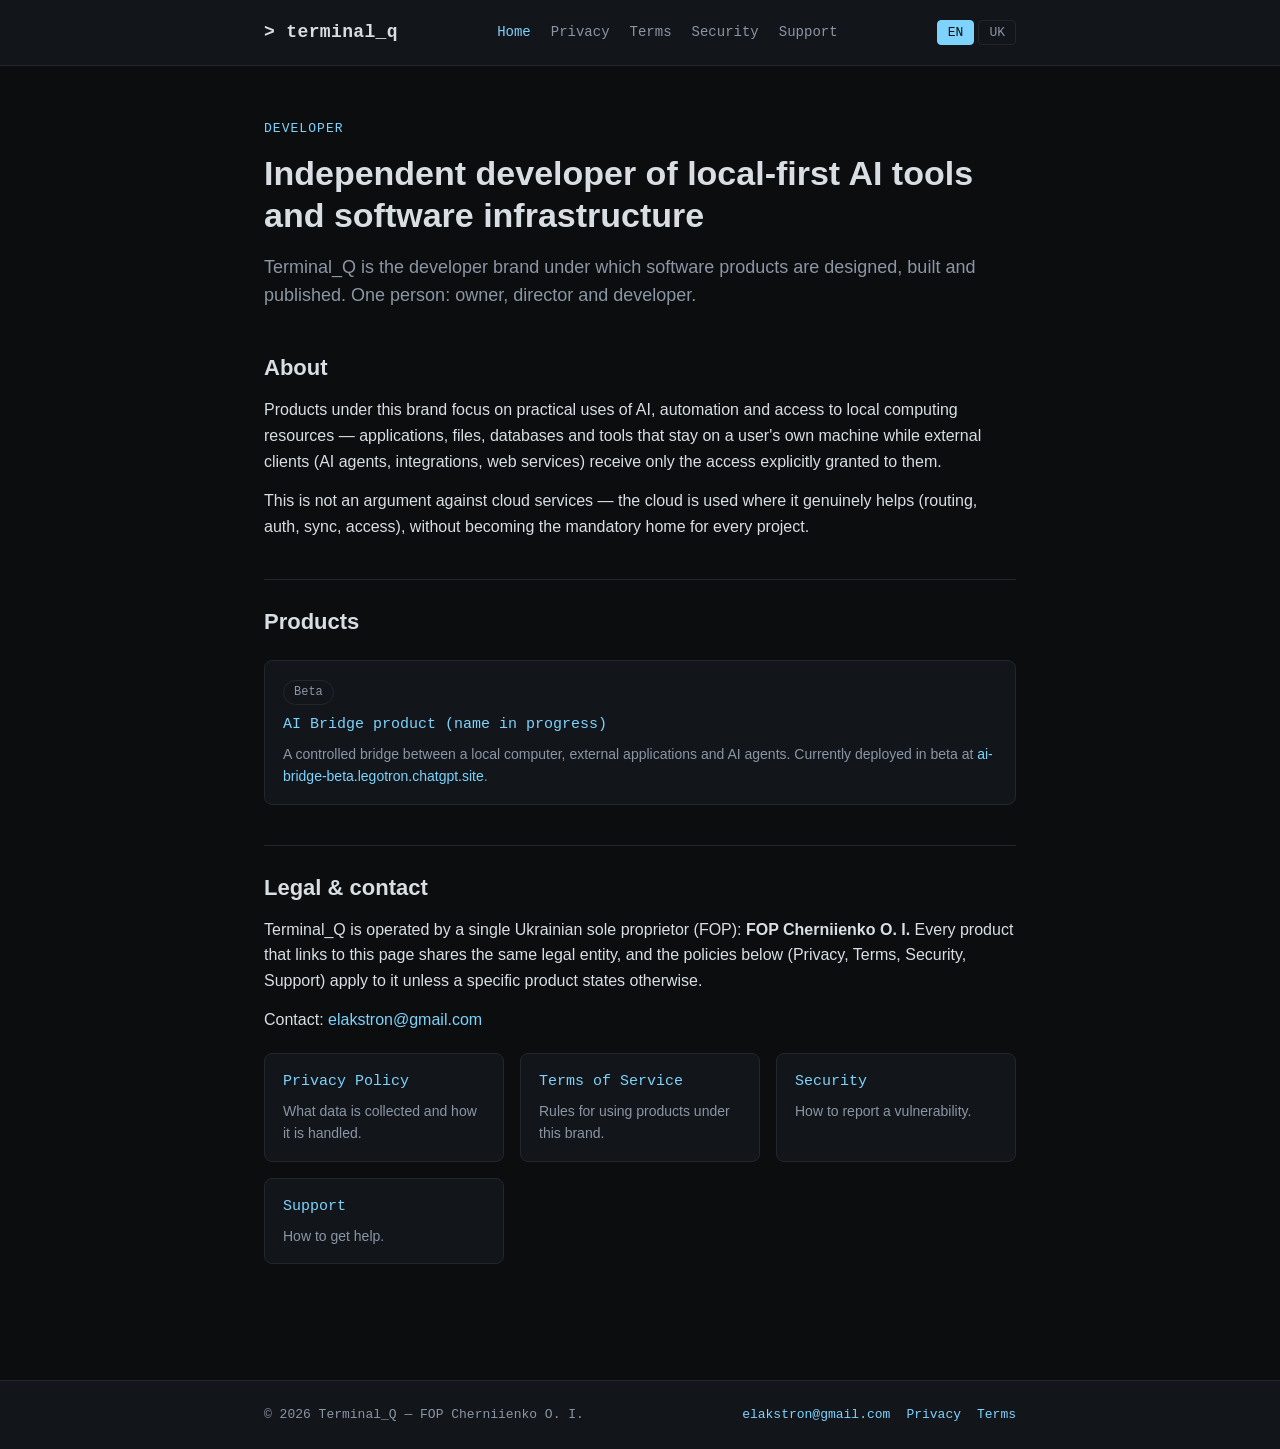
==== index.html @ aef5dbeb "Initial hub: home, privacy, terms, security, support pages Bilingual (uk/en) static site for Termina" ====
<!doctype html>
<html lang="en">
<head>
<meta charset="utf-8">
<meta name="viewport" content="width=device-width, initial-scale=1">
<title>Terminal_Q — Independent Developer</title>
<meta name="description" content="Terminal_Q is the independent developer brand of FOP Cherniienko O. I., covering local-first AI tools and software infrastructure.">
<link rel="stylesheet" href="/assets/style.css">
<script src="/assets/i18n.js" defer></script>
</head>
<body>
<header class="tq-header">
  <div class="tq-header-inner">
    <a class="tq-logo" href="/">&gt; terminal_q</a>
    <nav class="tq-nav" aria-label="Primary">
      <a href="/" aria-current="page"><span lang="en">Home</span><span lang="uk">Головна</span></a>
      <a href="/privacy/"><span lang="en">Privacy</span><span lang="uk">Приватність</span></a>
      <a href="/terms/"><span lang="en">Terms</span><span lang="uk">Умови</span></a>
      <a href="/security/"><span lang="en">Security</span><span lang="uk">Безпека</span></a>
      <a href="/support/"><span lang="en">Support</span><span lang="uk">Підтримка</span></a>
    </nav>
    <div class="tq-lang-toggle" role="group" aria-label="Language">
      <button type="button" data-lang-toggle="en">EN</button>
      <button type="button" data-lang-toggle="uk">UK</button>
    </div>
  </div>
</header>

<main>
  <span class="tq-eyebrow"><span lang="en">Developer</span><span lang="uk">Розробник</span></span>
  <h1>
    <span lang="en">Independent developer of local-first AI tools and software infrastructure</span>
    <span lang="uk">Незалежний розробник local-first AI-інструментів та програмної інфраструктури</span>
  </h1>
  <p class="tq-lede">
    <span lang="en">Terminal_Q is the developer brand under which software products are designed, built and published. One person: owner, director and developer.</span>
    <span lang="uk">Terminal_Q — бренд розробника, під яким проєктуються, розробляються та публікуються програмні продукти. Одна людина: власник, директор і розробник.</span>
  </p>

  <h2><span lang="en">About</span><span lang="uk">Про підхід</span></h2>
  <p>
    <span lang="en">Products under this brand focus on practical uses of AI, automation and access to local computing resources — applications, files, databases and tools that stay on a user's own machine while external clients (AI agents, integrations, web services) receive only the access explicitly granted to them.</span>
    <span lang="uk">Продукти під цим брендом зосереджені на практичному використанні AI, автоматизації та доступі до локальних обчислювальних ресурсів — програм, файлів, баз даних та інструментів, які залишаються на комп'ютері користувача, тоді як зовнішні клієнти (AI-агенти, інтеграції, вебсервіси) отримують лише той доступ, який їм явно надано.</span>
  </p>
  <p>
    <span lang="en">This is not an argument against cloud services — the cloud is used where it genuinely helps (routing, auth, sync, access), without becoming the mandatory home for every project.</span>
    <span lang="uk">Це не заперечення хмарних сервісів — хмара використовується там, де це справді допомагає (маршрутизація, авторизація, синхронізація, доступ), не стаючи обов'язковим місцем зберігання для кожного проєкту.</span>
  </p>

  <h2><span lang="en">Products</span><span lang="uk">Продукти</span></h2>
  <div class="tq-card-grid">
    <div class="tq-card">
      <span class="tq-badge"><span lang="en">Beta</span><span lang="uk">Бета</span></span>
      <div class="tq-card-title">
        <span lang="en">AI Bridge product (name in progress)</span>
        <span lang="uk">AI Bridge продукт (назва уточнюється)</span>
      </div>
      <p>
        <span lang="en">A controlled bridge between a local computer, external applications and AI agents. Currently deployed in beta at <a href="https://ai-bridge-beta.legotron.chatgpt.site">ai-bridge-beta.legotron.chatgpt.site</a>.</span>
        <span lang="uk">Контрольований міст між локальним комп'ютером, зовнішніми програмами та AI-агентами. Зараз задеплоєний у бета-статусі на <a href="https://ai-bridge-beta.legotron.chatgpt.site">ai-bridge-beta.legotron.chatgpt.site</a>.</span>
      </p>
    </div>
  </div>

  <h2><span lang="en">Legal &amp; contact</span><span lang="uk">Юридична інформація та контакти</span></h2>
  <p>
    <span lang="en">Terminal_Q is operated by a single Ukrainian sole proprietor (FOP): <strong>FOP Cherniienko O. I.</strong> Every product that links to this page shares the same legal entity, and the policies below (Privacy, Terms, Security, Support) apply to it unless a specific product states otherwise.</span>
    <span lang="uk">Terminal_Q веде один фізична особа-підприємець (ФОП) в Україні: <strong>ФОП Чернієнко О. І.</strong> Кожен продукт, що посилається на цю сторінку, належить тій самій юридичній особі, і політики нижче (Privacy, Terms, Security, Support) поширюються на нього, якщо конкретний продукт не вказує інше.</span>
  </p>
  <p>
    <span lang="en">Contact: </span><span lang="uk">Контакт: </span><a href="mailto:elakstron@gmail.com">elakstron@gmail.com</a>
  </p>

  <div class="tq-card-grid">
    <a class="tq-card" href="/privacy/">
      <div class="tq-card-title"><span lang="en">Privacy Policy</span><span lang="uk">Політика приватності</span></div>
      <p><span lang="en">What data is collected and how it is handled.</span><span lang="uk">Які дані збираються і як з ними поводяться.</span></p>
    </a>
    <a class="tq-card" href="/terms/">
      <div class="tq-card-title"><span lang="en">Terms of Service</span><span lang="uk">Умови використання</span></div>
      <p><span lang="en">Rules for using products under this brand.</span><span lang="uk">Правила користування продуктами під цим брендом.</span></p>
    </a>
    <a class="tq-card" href="/security/">
      <div class="tq-card-title"><span lang="en">Security</span><span lang="uk">Безпека</span></div>
      <p><span lang="en">How to report a vulnerability.</span><span lang="uk">Як повідомити про вразливість.</span></p>
    </a>
    <a class="tq-card" href="/support/">
      <div class="tq-card-title"><span lang="en">Support</span><span lang="uk">Підтримка</span></div>
      <p><span lang="en">How to get help.</span><span lang="uk">Як отримати допомогу.</span></p>
    </a>
  </div>
</main>

<footer class="tq-footer">
  <div class="tq-footer-inner">
    <div>
      <span lang="en">© 2026 Terminal_Q — FOP Cherniienko O. I.</span>
      <span lang="uk">© 2026 Terminal_Q — ФОП Чернієнко О. І.</span>
    </div>
    <div class="tq-footer-links">
      <a href="mailto:elakstron@gmail.com">elakstron@gmail.com</a>
      <a href="/privacy/"><span lang="en">Privacy</span><span lang="uk">Приватність</span></a>
      <a href="/terms/"><span lang="en">Terms</span><span lang="uk">Умови</span></a>
    </div>
  </div>
</footer>
</body>
</html>
---- assets/style.css ----
:root {
  --bg: #0b0d0f;
  --bg-raised: #12151a;
  --border: #22272e;
  --text: #d8dee3;
  --text-muted: #8b96a5;
  --accent: #7dd3fc;
  --accent-strong: #a5e8ff;
  --mono: "IBM Plex Mono", "SFMono-Regular", Consolas, Menlo, monospace;
  --sans: "IBM Plex Sans", -apple-system, "Segoe UI", Roboto, sans-serif;
}

* {
  box-sizing: border-box;
}

html {
  background: var(--bg);
}

body {
  margin: 0;
  background: var(--bg);
  color: var(--text);
  font-family: var(--sans);
  font-size: 16px;
  line-height: 1.6;
}

body [lang] {
  display: none;
}

:root[data-lang="en"] body [lang="en"],
:root:not([data-lang]) body [lang="en"],
:root[data-lang="uk"] body [lang="uk"] {
  display: contents;
}

a {
  color: var(--accent);
  text-decoration: none;
}

a:hover,
a:focus-visible {
  text-decoration: underline;
}

.tq-header {
  border-bottom: 1px solid var(--border);
  background: var(--bg-raised);
}

.tq-header-inner {
  max-width: 800px;
  margin: 0 auto;
  padding: 18px 24px;
  display: flex;
  align-items: center;
  justify-content: space-between;
  gap: 16px;
  flex-wrap: wrap;
}

.tq-logo {
  font-family: var(--mono);
  font-weight: 600;
  font-size: 18px;
  color: var(--text);
  letter-spacing: 0.02em;
}

.tq-logo span {
  color: var(--accent);
}

.tq-nav {
  display: flex;
  align-items: center;
  gap: 20px;
  flex-wrap: wrap;
  font-family: var(--mono);
  font-size: 14px;
}

.tq-nav a {
  color: var(--text-muted);
}

.tq-nav a:hover,
.tq-nav a:focus-visible,
.tq-nav a[aria-current="page"] {
  color: var(--accent);
}

.tq-lang-toggle {
  display: flex;
  gap: 4px;
  font-family: var(--mono);
  font-size: 13px;
}

.tq-lang-toggle button {
  background: transparent;
  border: 1px solid var(--border);
  color: var(--text-muted);
  padding: 4px 10px;
  border-radius: 4px;
  cursor: pointer;
  font-family: inherit;
  font-size: inherit;
}

.tq-lang-toggle button[aria-pressed="true"] {
  color: var(--bg);
  background: var(--accent);
  border-color: var(--accent);
}

main {
  max-width: 800px;
  margin: 0 auto;
  padding: 48px 24px 80px;
}

.tq-eyebrow {
  font-family: var(--mono);
  font-size: 13px;
  color: var(--accent);
  text-transform: uppercase;
  letter-spacing: 0.08em;
}

h1 {
  font-size: 34px;
  line-height: 1.25;
  margin: 12px 0 16px;
}

h2 {
  font-size: 22px;
  margin: 40px 0 12px;
  padding-top: 24px;
  border-top: 1px solid var(--border);
}

h2:first-of-type {
  border-top: none;
  padding-top: 0;
}

h3 {
  font-size: 17px;
  margin: 24px 0 8px;
  color: var(--text);
}

p {
  color: var(--text);
  margin: 0 0 14px;
}

.tq-lede {
  font-size: 18px;
  color: var(--text-muted);
}

ul, ol {
  padding-left: 22px;
  margin: 0 0 14px;
}

li {
  margin-bottom: 6px;
}

.tq-meta {
  font-family: var(--mono);
  font-size: 13px;
  color: var(--text-muted);
  margin-bottom: 32px;
}

.tq-card-grid {
  display: grid;
  gap: 16px;
  grid-template-columns: repeat(auto-fit, minmax(220px, 1fr));
  margin: 20px 0 36px;
}

.tq-card {
  border: 1px solid var(--border);
  background: var(--bg-raised);
  border-radius: 8px;
  padding: 16px 18px;
}

.tq-card-title {
  font-family: var(--mono);
  color: var(--accent);
  margin-bottom: 6px;
  font-size: 15px;
}

.tq-card p {
  color: var(--text-muted);
  font-size: 14px;
  margin: 0;
}

.tq-badge {
  display: inline-block;
  font-family: var(--mono);
  font-size: 12px;
  color: var(--text-muted);
  border: 1px solid var(--border);
  border-radius: 999px;
  padding: 2px 10px;
  margin-bottom: 8px;
}

.tq-footer {
  border-top: 1px solid var(--border);
  background: var(--bg-raised);
}

.tq-footer-inner {
  max-width: 800px;
  margin: 0 auto;
  padding: 24px;
  font-family: var(--mono);
  font-size: 13px;
  color: var(--text-muted);
  display: flex;
  flex-wrap: wrap;
  gap: 8px 20px;
  justify-content: space-between;
}

.tq-footer-links {
  display: flex;
  gap: 16px;
  flex-wrap: wrap;
}

.tq-note {
  border: 1px solid var(--border);
  border-left: 3px solid var(--accent);
  background: var(--bg-raised);
  padding: 14px 16px;
  border-radius: 4px;
  margin: 0 0 20px;
  font-size: 14px;
  color: var(--text-muted);
}
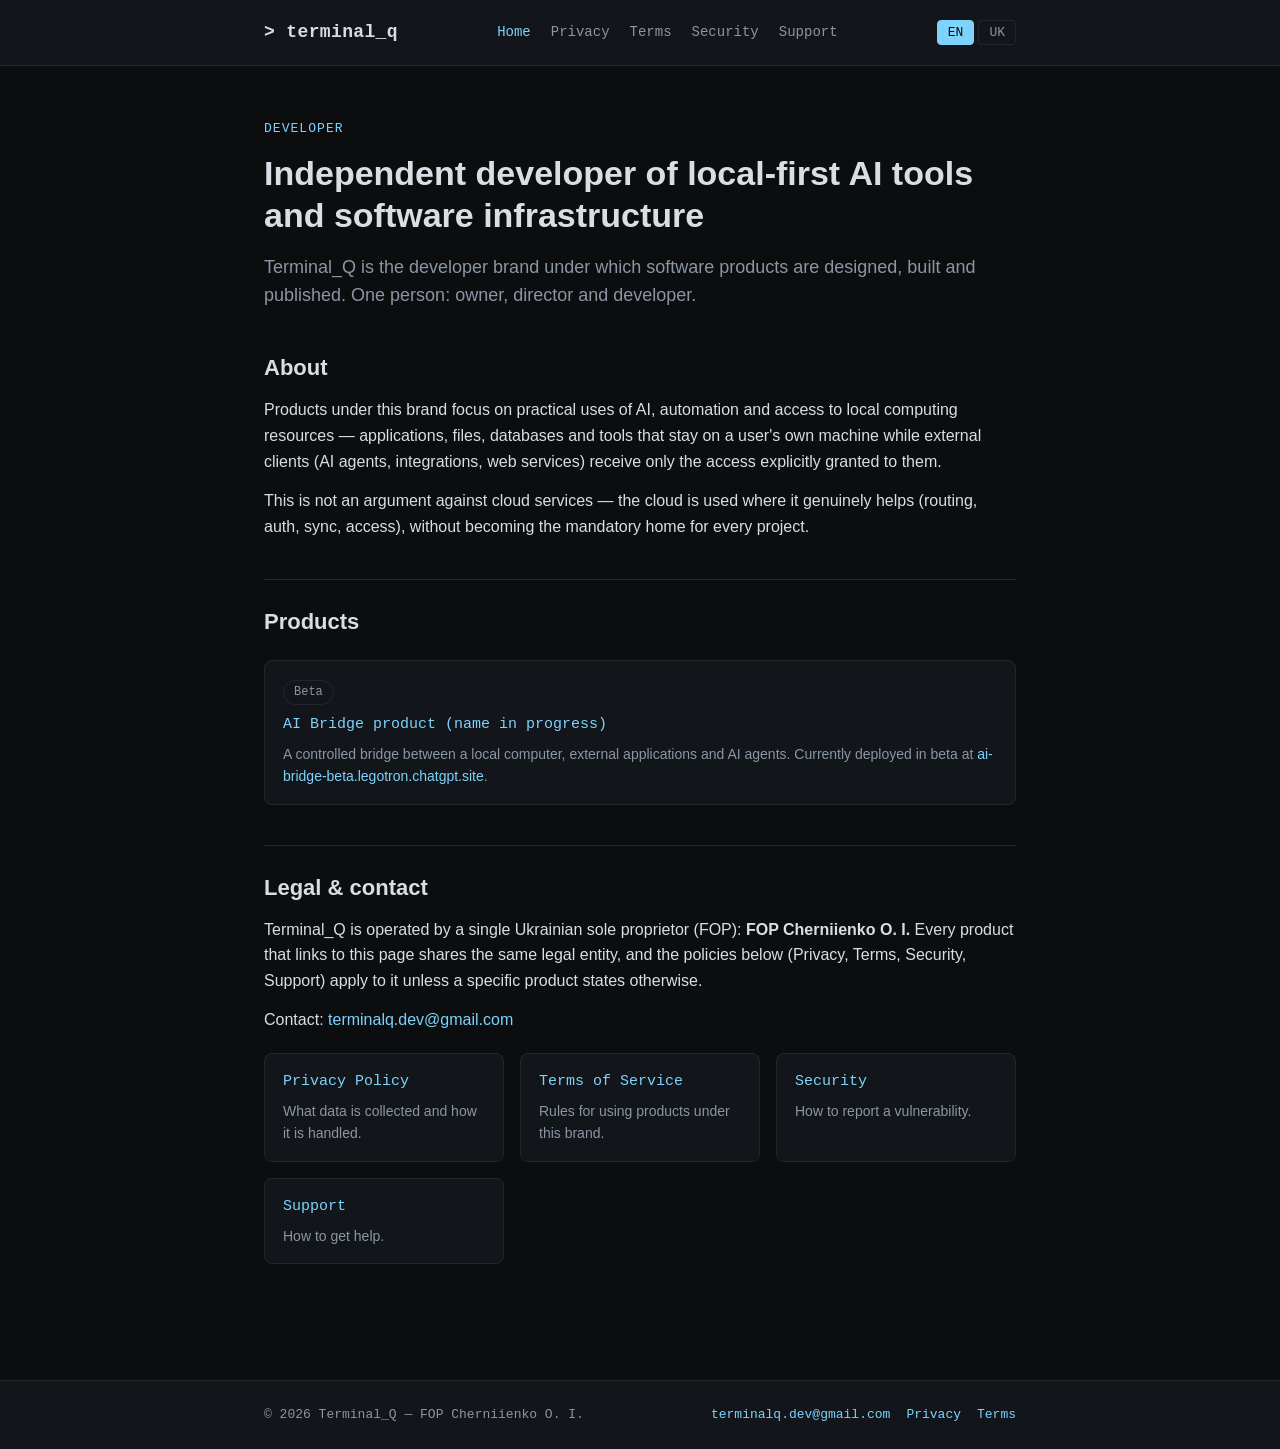
==== commit 5430b90c: "Switch contact email to terminalq.dev@gmail.com, add profile avatar Account confirmed working (GitHu" ====
--- a/index.html
+++ b/index.html
@@ -68,7 +68,7 @@
     <span lang="uk">Terminal_Q веде один фізична особа-підприємець (ФОП) в Україні: <strong>ФОП Чернієнко О. І.</strong> Кожен продукт, що посилається на цю сторінку, належить тій самій юридичній особі, і політики нижче (Privacy, Terms, Security, Support) поширюються на нього, якщо конкретний продукт не вказує інше.</span>
   </p>
   <p>
-    <span lang="en">Contact: </span><span lang="uk">Контакт: </span><a href="mailto:elakstron@gmail.com">elakstron@gmail.com</a>
+    <span lang="en">Contact: </span><span lang="uk">Контакт: </span><a href="mailto:terminalq.dev@gmail.com">terminalq.dev@gmail.com</a>
   </p>
 
   <div class="tq-card-grid">
@@ -98,7 +98,7 @@
       <span lang="uk">© 2026 Terminal_Q — ФОП Чернієнко О. І.</span>
     </div>
     <div class="tq-footer-links">
-      <a href="mailto:elakstron@gmail.com">elakstron@gmail.com</a>
+      <a href="mailto:terminalq.dev@gmail.com">terminalq.dev@gmail.com</a>
       <a href="/privacy/"><span lang="en">Privacy</span><span lang="uk">Приватність</span></a>
       <a href="/terms/"><span lang="en">Terms</span><span lang="uk">Умови</span></a>
     </div>
